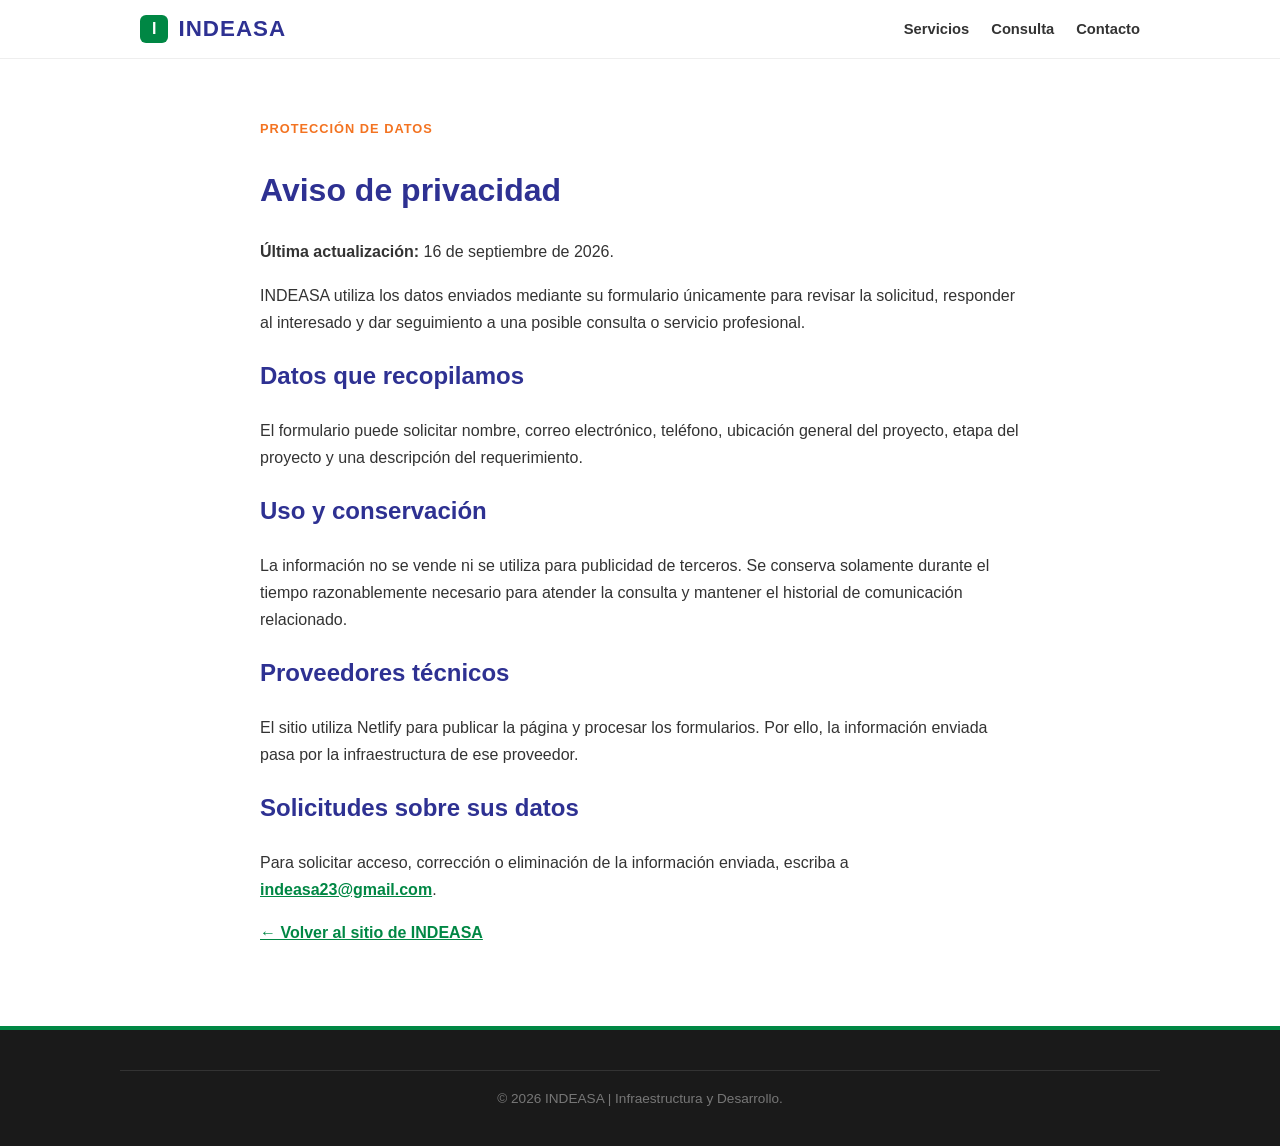
==== privacidad.html @ 8dd29649 "Improve: clarify navigation and add privacy notice" ====
<!DOCTYPE html>
<html lang="es">
<head>
    <meta charset="UTF-8">
    <meta name="viewport" content="width=device-width, initial-scale=1.0">
    <title>Aviso de privacidad | INDEASA</title>
    <meta name="description" content="Información sobre el tratamiento de datos enviados a través del formulario de INDEASA.">
    <link rel="canonical" href="https://indeasagt.com/privacidad.html">
    <link rel="stylesheet" href="css/variables.css">
    <link rel="stylesheet" href="css/style.css">
</head>
<body>
    <a class="skip-link" href="#contenido-principal">Saltar al contenido principal</a>
    <header class="main-header">
        <div class="container header-wrapper">
            <a class="logo-container" href="index.html" aria-label="INDEASA, inicio">
                <div class="logo-badge">I</div>
                <span class="logo-text">INDEASA</span>
            </a>
            <nav class="main-nav" aria-label="Navegación principal">
                <a href="index.html#servicios">Servicios</a>
                <a href="index.html#consulta-tecnica">Consulta</a>
                <a href="mailto:indeasa23@gmail.com">Contacto</a>
            </nav>
        </div>
    </header>

    <main id="contenido-principal" class="privacy-page">
        <span class="hero-tag">Protección de datos</span>
        <h1>Aviso de privacidad</h1>
        <p><strong>Última actualización:</strong> 16 de septiembre de 2026.</p>

        <p>INDEASA utiliza los datos enviados mediante su formulario únicamente para revisar la solicitud, responder al interesado y dar seguimiento a una posible consulta o servicio profesional.</p>

        <h2>Datos que recopilamos</h2>
        <p>El formulario puede solicitar nombre, correo electrónico, teléfono, ubicación general del proyecto, etapa del proyecto y una descripción del requerimiento.</p>

        <h2>Uso y conservación</h2>
        <p>La información no se vende ni se utiliza para publicidad de terceros. Se conserva solamente durante el tiempo razonablemente necesario para atender la consulta y mantener el historial de comunicación relacionado.</p>

        <h2>Proveedores técnicos</h2>
        <p>El sitio utiliza Netlify para publicar la página y procesar los formularios. Por ello, la información enviada pasa por la infraestructura de ese proveedor.</p>

        <h2>Solicitudes sobre sus datos</h2>
        <p>Para solicitar acceso, corrección o eliminación de la información enviada, escriba a <a href="mailto:indeasa23@gmail.com">indeasa23@gmail.com</a>.</p>

        <p><a href="index.html">← Volver al sitio de INDEASA</a></p>
    </main>

    <footer class="main-footer">
        <div class="container footer-bottom">© 2026 INDEASA | Infraestructura y Desarrollo.</div>
    </footer>
</body>
</html>
---- css/variables.css ----
/* 
 * Design System: Proyecto Phoenix - INDEASA
 * Variables globales de identidad visual
 */

:root {
  /* Paleta corporativa INDEASA */
  --color-primary-green: #008744;    /* Logo y elementos ambientales */
  --color-secondary-orange: #f37321; /* Acentos y énfasis */
  --color-brand-blue: #2e3192;       /* Tipografía corporativa principal */
  
  /* Colores de soporte */
  --color-bg-white: #ffffff;
  --color-text-dark: #333333;

  /* Tipografía */
  --font-main: 'Segoe UI', Roboto, Helvetica, Arial, sans-serif;
}
---- css/style.css ----
/* ==========================================================================
   Estilos Generales y Layout
   ========================================================================== */
body {
  background-color: var(--color-bg-white);
  color: var(--color-text-dark);
  font-family: var(--font-main);
  margin: 0;
  padding: 0;
}

html {
  scroll-behavior: smooth;
}

.skip-link {
  position: absolute;
  left: 16px;
  top: -60px;
  z-index: 100;
  background: var(--color-brand-blue);
  color: white;
  padding: 10px 14px;
  border-radius: 6px;
}

.skip-link:focus {
  top: 10px;
}

.container {
  max-width: 1000px;
  margin: 0 auto;
  padding: 0 20px;
}

/* ==========================================================================
   Componente: Header (Navegación)
   ========================================================================== */
.main-header {
  background-color: var(--color-bg-white);
  border-bottom: 1px solid #eee;
  padding: 15px 0;
}

.header-wrapper {
  display: flex;
  justify-content: space-between;
  align-items: center;
}

.logo-container {
  display: flex;
  align-items: center;
  gap: 10px;
  text-decoration: none;
}

.logo-badge {
  background-color: var(--color-primary-green);
  color: white;
  font-weight: bold;
  padding: 5px 12px;
  border-radius: 6px;
}

.logo-text {
  font-weight: 800;
  color: var(--color-brand-blue);
  font-size: 1.4rem;
  letter-spacing: 1px;
}

.main-nav {
  display: flex;
  align-items: center;
  gap: 22px;
}

.main-nav a {
  color: var(--color-text-dark);
  font-size: 0.92rem;
  font-weight: 650;
  text-decoration: none;
}

.main-nav a:hover,
.main-nav a:focus-visible {
  color: var(--color-primary-green);
}

/* ==========================================================================
   Componente: Hero (Contenido de Introducción)
   ========================================================================== */
.hero-section {
  margin-top: 40px;
  margin-bottom: 60px;
}

.hero-tag {
  color: var(--color-secondary-orange);
  font-weight: bold;
  font-size: 0.8rem;
  text-transform: uppercase;
  letter-spacing: 1px;
}

.hero-title {
  color: var(--color-brand-blue);
  margin-top: 5px;
  border-bottom: 3px solid var(--color-primary-green);
  padding-bottom: 5px;
  display: inline-block;
  max-width: 760px;
  font-size: clamp(2rem, 5vw, 3.7rem);
  line-height: 1.08;
}

.hero-text {
  font-size: 1.1rem;
  line-height: 1.6;
  color: #555;
  max-width: 700px;
  margin-bottom: 30px;
}

.hero-actions {
  display: flex;
  align-items: center;
  flex-wrap: wrap;
  gap: 18px;
}

.btn-text {
  color: var(--color-brand-blue);
  font-weight: 700;
  text-decoration: none;
  border-bottom: 2px solid var(--color-secondary-orange);
  padding-bottom: 3px;
}

.trust-strip {
  display: flex;
  flex-wrap: wrap;
  gap: 10px;
  margin: 34px 0 10px;
}

.trust-strip span {
  background: #f5f7fb;
  border: 1px solid #e2e8f0;
  color: #475569;
  border-radius: 999px;
  padding: 8px 13px;
  font-size: 0.86rem;
  font-weight: 650;
}

a:focus-visible,
button:focus-visible,
input:focus-visible,
select:focus-visible,
textarea:focus-visible {
  outline: 3px solid rgba(243, 115, 33, 0.45);
  outline-offset: 3px;
}

#servicios,
#proyecto,
#consulta-tecnica {
  scroll-margin-top: 90px;
}

/* ==========================================================================
   Componente: Botones
   ========================================================================== */
.btn-primary {
  background-color: var(--color-primary-green);
  color: white;
  padding: 12px 24px;
  border: none;
  border-radius: 6px;
  cursor: pointer;
  font-weight: bold;
  text-decoration: none;
  display: inline-block;
  transition: background-color 0.3s ease;
}

.btn-primary:hover {
  background-color: var(--color-brand-blue);
}

.btn-primary:disabled {
  cursor: wait;
  opacity: 0.7;
}

.form-honeypot {
  position: absolute;
  left: -10000px;
  width: 1px;
  height: 1px;
  overflow: hidden;
}

.form-consent {
  display: flex;
  align-items: flex-start;
  gap: 10px;
  margin: 10px 0 18px;
  color: #555;
  font-size: 0.9rem;
  line-height: 1.45;
}

.form-consent input {
  margin-top: 3px;
}

.form-status {
  min-height: 1.4em;
  color: #b42318;
  font-weight: 600;
}

.btn-secondary {
  background-color: var(--color-secondary-orange);
  color: white;
  padding: 12px 24px;
  border: none;
  border-radius: 6px;
  cursor: pointer;
  font-weight: bold;
  text-decoration: none;
  display: inline-block;
  transition: opacity 0.3s ease;
}

.btn-secondary:hover {
  opacity: 0.9;
}

/* ==========================================================================
   Componente: Tarjetas de Servicios (Grid)
   ========================================================================== */
.section-title {
  color: var(--color-brand-blue);
  margin-top: 50px;
  border-bottom: 2px solid #eee;
  padding-bottom: 10px;
}

.service-grid {
  display: grid;
  grid-template-columns: repeat(auto-fit, minmax(250px, 1fr));
  gap: 20px;
  padding: 20px 0;
}

.service-card {
  border: 1px solid #ddd;
  border-radius: 8px;
  padding: 20px;
  transition: transform 0.3s ease, box-shadow 0.3s ease;
  background-color: var(--color-bg-white);
}

.service-card:hover {
  transform: translateY(-5px);
  box-shadow: 0 4px 15px rgba(0, 0, 0, 0.1);
}

.service-card h3 {
  color: var(--color-primary-green);
  margin-top: 0;
}

/* ==========================================================================
   Componente: Sección Proyecto Destacado (Hidroeléctrica)
   ========================================================================== */
.featured-project-section {
  background-color: var(--color-brand-blue);
  color: white;
  padding: 60px 0;
  border-radius: 12px;
  margin-top: 50px;
  margin-bottom: 50px;
  box-shadow: 0 10px 30px rgba(46, 49, 146, 0.15);
}

.project-layout {
  display: flex;
  flex-direction: column;
  gap: 30px;
}

@media (min-width: 768px) {
  .project-layout {
    flex-direction: row;
    align-items: center;
  }
}

.project-info {
  flex: 1.2;
}

.project-specs {
  flex: 0.8;
  background-color: rgba(255, 255, 255, 0.05);
  padding: 25px;
  border-radius: 8px;
  border: 1px solid rgba(255, 255, 255, 0.1);
  display: flex;
  flex-direction: column;
  gap: 20px;
}

.project-tag {
  color: var(--color-secondary-orange);
  font-weight: bold;
  font-size: 0.8rem;
  text-transform: uppercase;
  letter-spacing: 1.5px;
}

.project-title {
  color: white;
  font-size: 2rem;
  margin-top: 5px;
  margin-bottom: 15px;
}

.project-description {
  color: #e2e8f0;
  font-size: 1.05rem;
  line-height: 1.6;
  margin-bottom: 25px;
}

.spec-item {
  border-bottom: 1px solid rgba(255, 255, 255, 0.1);
  padding-bottom: 12px;
}

.spec-item:last-child {
  border-bottom: none;
  padding-bottom: 0;
}

.spec-label {
  display: block;
  font-size: 0.8rem;
  color: #94a3b8;
  text-transform: uppercase;
  letter-spacing: 0.5px;
}

.spec-value {
  font-size: 1.1rem;
  font-weight: bold;
  color: white;
  margin-top: 2px;
  display: block;
}

/* ==========================================================================
   Componente: Sección de Triaje Técnico (Wizard Interactivo)
   ========================================================================== */
.contact-section {
  margin-top: 50px;
  margin-bottom: 80px;
}

.contact-subtitle {
  color: #666;
  font-size: 1.05rem;
  line-height: 1.5;
  margin-top: 10px;
  margin-bottom: 40px;
  max-width: 700px;
}

.contact-layout {
  display: flex;
  flex-direction: column;
  gap: 40px;
}

@media (min-width: 768px) {
  .contact-layout {
    flex-direction: row;
    align-items: flex-start;
  }
}

/* Tarjeta Contenedora del Wizard */
.wizard-card {
  flex: 1.3;
  background-color: var(--color-bg-white);
  padding: 30px;
  border-radius: 12px;
  border: 1px solid #e2e8f0;
  box-shadow: 0 4px 6px -1px rgba(0, 0, 0, 0.05);
}

.wizard-step {
  display: none;
}

.wizard-step.active {
  display: block;
}

/* Encabezado y Barra de Progreso */
.wizard-header {
  margin-bottom: 25px;
}

.wizard-step-indicator {
  display: flex;
  justify-content: space-between;
  font-size: 0.75rem;
  color: #64748b;
  font-family: monospace;
  font-weight: bold;
  margin-bottom: 8px;
}

.wizard-progress-bar {
  width: 100%;
  height: 6px;
  background-color: #e2e8f0;
  border-radius: 9999px;
  overflow: hidden;
}

.progress-fill {
  height: 100%;
  width: 33.33%;
  background-color: var(--color-primary-green);
  transition: width 0.3s ease;
}

.wizard-heading {
  color: var(--color-brand-blue);
  font-size: 1.3rem;
  margin-top: 0;
  margin-bottom: 5px;
}

.wizard-subheading {
  color: #64748b;
  font-size: 0.9rem;
  margin-bottom: 20px;
}

/* Tarjetas de Selección de Categoría (Paso 1) */
.wizard-grid {
  display: grid;
  grid-template-columns: repeat(auto-fit, minmax(200px, 1fr));
  gap: 15px;
  margin-top: 15px;
}

.category-card {
  background-color: #f8fafc;
  border: 1px solid #cbd5e1;
  border-radius: 8px;
  padding: 18px;
  text-align: left;
  cursor: pointer;
  transition: all 0.2s ease;
}

.category-card:hover {
  background-color: white;
  border-color: var(--color-primary-green);
  transform: translateY(-2px);
  box-shadow: 0 4px 12px rgba(0, 135, 68, 0.1);
}

.category-card h4 {
  color: var(--color-brand-blue);
  margin: 10px 0 5px 0;
  font-size: 1rem;
}

.category-card p {
  color: #64748b;
  font-size: 0.8rem;
  line-height: 1.4;
  margin: 0;
}

.category-icon {
  font-size: 1.8rem;
}

/* Campos de Formulario (Pasos 2 y 3) */
.form-group {
  margin-bottom: 20px;
}

.form-label {
  display: block;
  font-size: 0.85rem;
  font-weight: 600;
  color: var(--color-text-dark);
  margin-bottom: 8px;
  text-transform: uppercase;
  letter-spacing: 0.5px;
}

.form-input,
.form-select,
.form-textarea {
  width: 100%;
  padding: 12px 16px;
  border: 1px solid #cbd5e1;
  border-radius: 6px;
  font-family: var(--font-main);
  font-size: 0.95rem;
  color: var(--color-text-dark);
  background-color: #f8fafc;
  transition: border-color 0.2s ease, box-shadow 0.2s ease;
  box-sizing: border-box;
}

.form-input:focus,
.form-select:focus,
.form-textarea:focus {
  outline: none;
  border-color: var(--color-primary-green);
  box-shadow: 0 0 0 3px rgba(0, 135, 68, 0.1);
  background-color: white;
}

.form-grid {
  display: grid;
  grid-template-columns: 1fr;
  gap: 20px;
}

@media (min-width: 640px) {
  .form-grid {
    grid-template-columns: 1fr 1fr;
  }
}

/* Cuadro de Diagnóstico Dinámico (Paso 3) */
.diagnostic-box {
  background-color: #f0fdf4;
  border: 1px solid #bbf7d0;
  border-radius: 8px;
  padding: 15px;
  font-size: 0.9rem;
  color: #166534;
  margin-bottom: 20px;
}

/* Botones de Navegación del Wizard */
.wizard-actions {
  display: flex;
  justify-content: space-between;
  align-items: center;
  margin-top: 25px;
  padding-top: 15px;
  border-top: 1px solid #e2e8f0;
}

.success-icon {
  font-size: 3.5rem;
  color: var(--color-primary-green);
  margin-bottom: 15px;
}

.text-center {
  text-align: center;
}

/* Tarjeta de Información Directa (Derecha) */
.contact-info-card {
  flex: 0.7;
  background-color: #f8fafc;
  border: 1px solid #e2e8f0;
  border-radius: 12px;
  padding: 30px;
  box-sizing: border-box;
}

.info-card-title {
  color: var(--color-brand-blue);
  font-size: 1.3rem;
  margin-top: 0;
  margin-bottom: 15px;
}

.info-card-text {
  color: #64748b;
  line-height: 1.6;
  margin-bottom: 25px;
}

.info-details {
  display: flex;
  flex-direction: column;
  gap: 20px;
}

.info-item {
  display: flex;
  align-items: flex-start;
  gap: 12px;
  font-size: 0.95rem;
  line-height: 1.5;
}

.info-icon {
  font-size: 1.2rem;
}

.info-link {
  color: var(--color-secondary-orange);
  text-decoration: none;
  font-weight: bold;
}

.info-link:hover {
  text-decoration: underline;
}

/* ==========================================================================
   Componente: Footer
   ========================================================================== */
.main-footer {
  background-color: #1a1a1a;
  color: #ccc;
  padding: 40px 0;
  font-size: 0.85rem;
  border-top: 4px solid var(--color-primary-green);
}

.footer-wrapper {
  display: flex;
  flex-direction: column;
  gap: 20px;
}

.footer-grid {
  display: flex;
  justify-content: space-between;
  flex-wrap: wrap;
  gap: 20px;
}

.footer-col h4 {
  color: white;
  margin-bottom: 10px;
  font-size: 1rem;
}

.footer-col p {
  max-width: 300px;
  margin: 0 0 10px 0;
}

.footer-link {
  color: var(--color-secondary-orange);
  text-decoration: none;
}

.footer-bottom {
  border-top: 1px solid #333;
  padding-top: 20px;
  text-align: center;
  color: #777;
}

.privacy-page {
  max-width: 760px;
  margin: 55px auto 80px;
  padding: 0 20px;
  line-height: 1.7;
}

.privacy-page h1,
.privacy-page h2 {
  color: var(--color-brand-blue);
}

.privacy-page a {
  color: var(--color-primary-green);
  font-weight: 650;
}

@media (max-width: 720px) {
  .header-wrapper {
    align-items: flex-start;
    flex-direction: column;
    gap: 14px;
  }

  .main-nav {
    width: 100%;
    gap: 12px 18px;
    flex-wrap: wrap;
  }

  .hero-section {
    margin-top: 28px;
  }
}
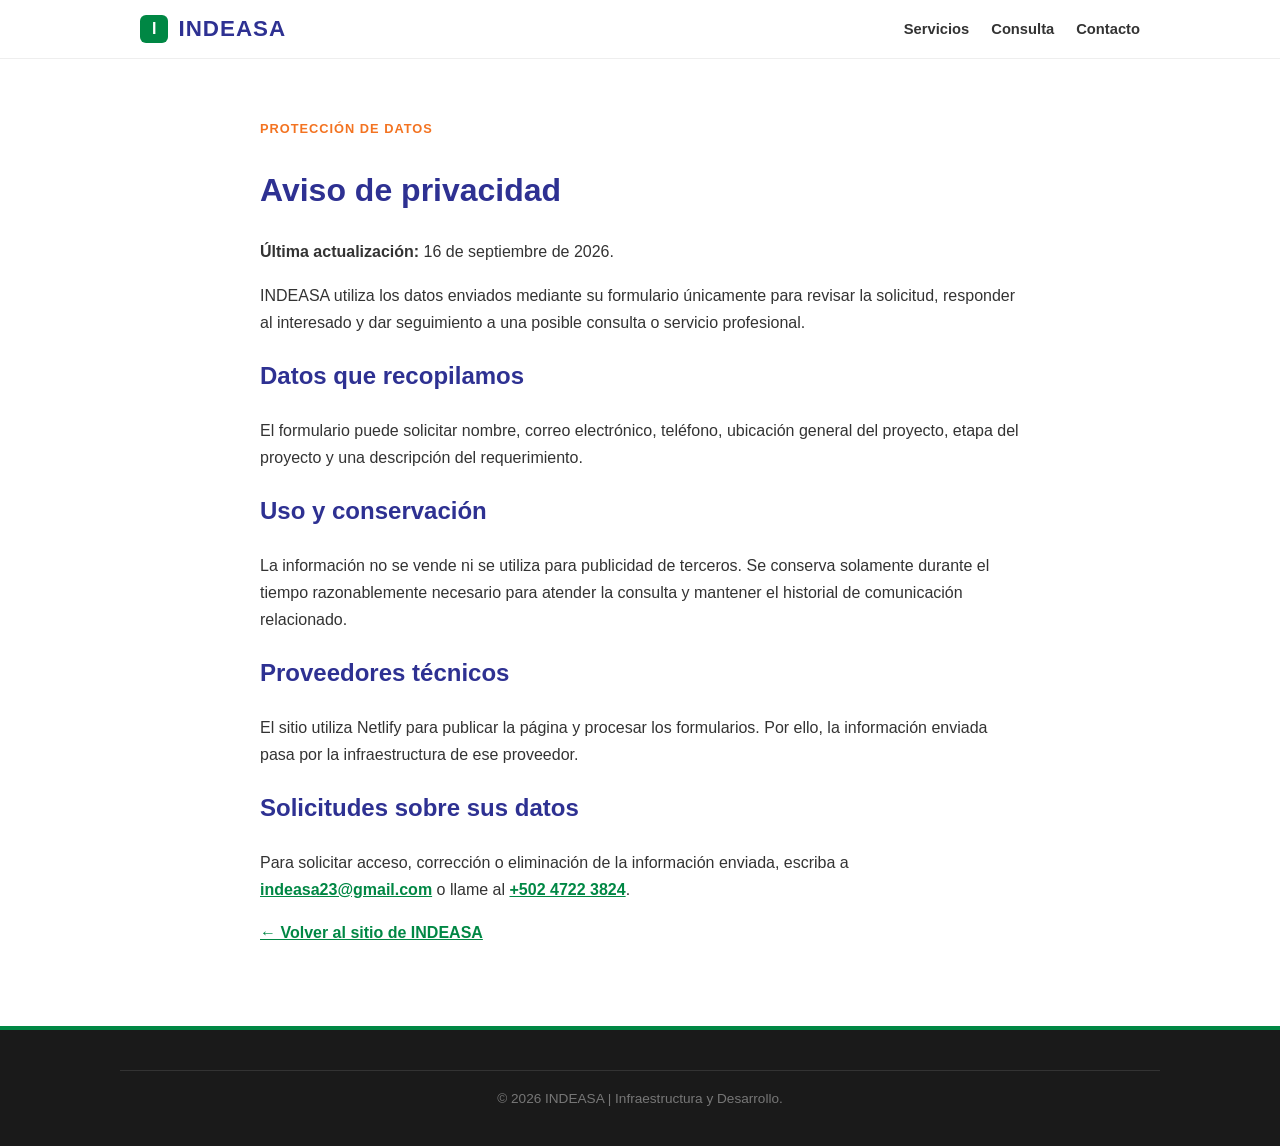
==== commit eb2babfb: "Add official phone to privacy contact options" ====
--- a/privacidad.html
+++ b/privacidad.html
@@ -42,7 +42,7 @@
         <p>El sitio utiliza Netlify para publicar la página y procesar los formularios. Por ello, la información enviada pasa por la infraestructura de ese proveedor.</p>
 
         <h2>Solicitudes sobre sus datos</h2>
-        <p>Para solicitar acceso, corrección o eliminación de la información enviada, escriba a <a href="mailto:indeasa23@gmail.com">indeasa23@gmail.com</a>.</p>
+        <p>Para solicitar acceso, corrección o eliminación de la información enviada, escriba a <a href="mailto:indeasa23@gmail.com">indeasa23@gmail.com</a> o llame al <a href="tel:+50247223824">+502 4722 3824</a>.</p>
 
         <p><a href="index.html">← Volver al sitio de INDEASA</a></p>
     </main>
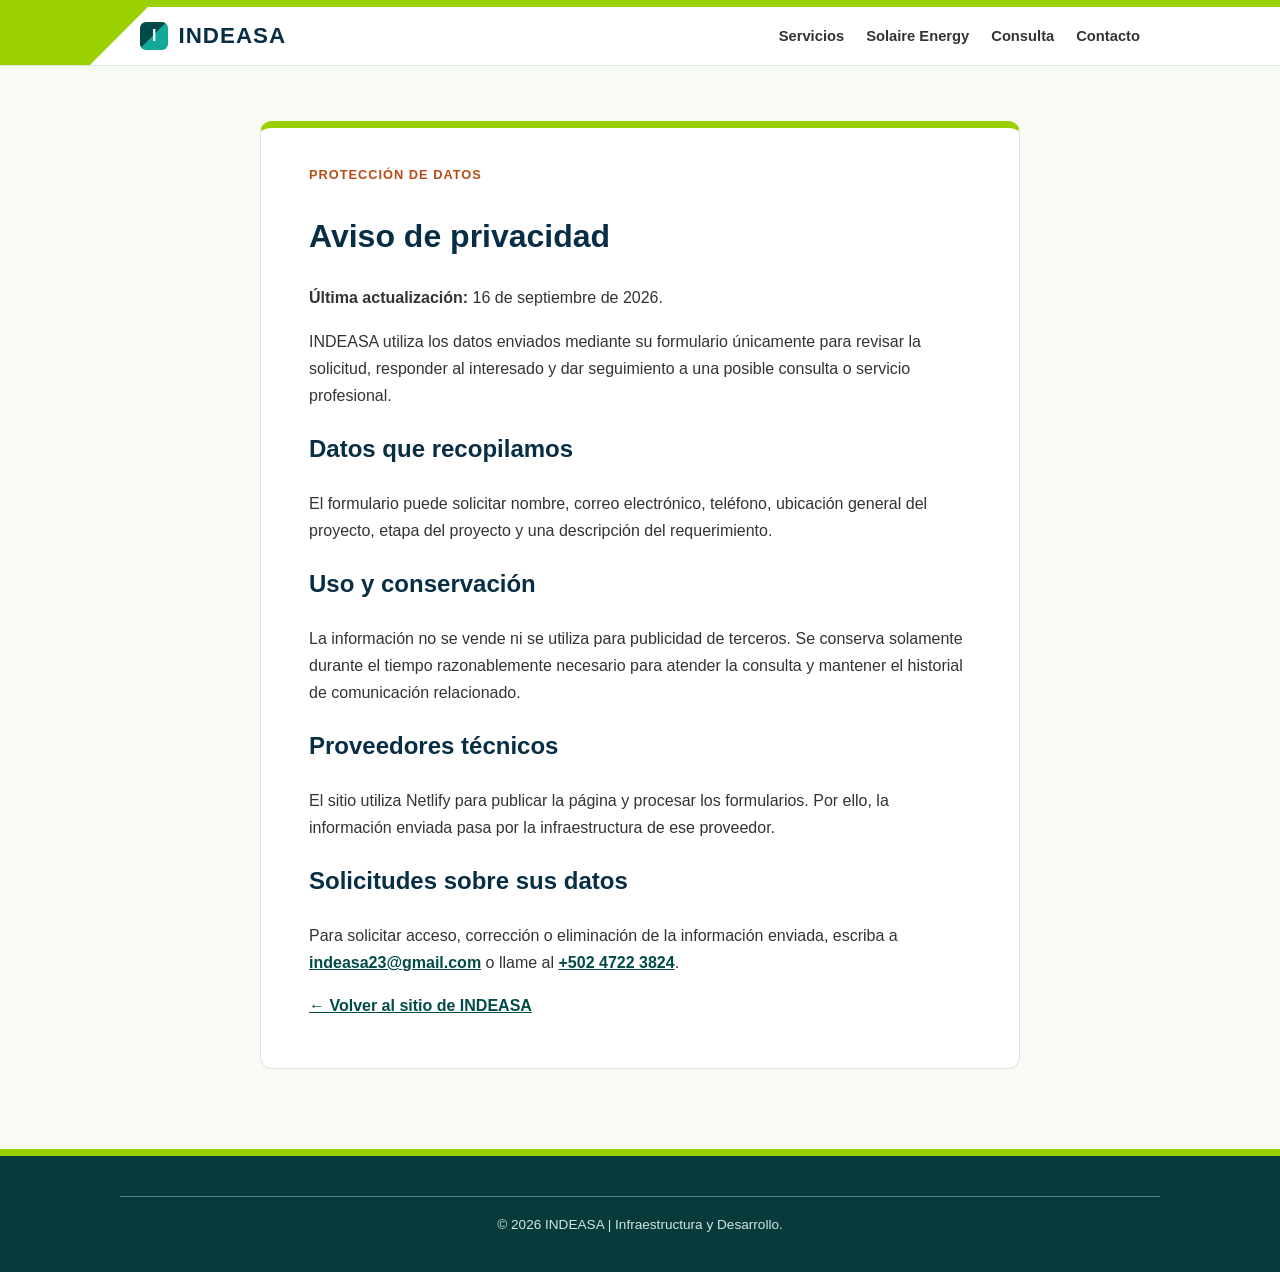
==== commit 39285c88: "Apply document cover identity across INDEASA site" ====
--- a/privacidad.html
+++ b/privacidad.html
@@ -19,6 +19,7 @@
             </a>
             <nav class="main-nav" aria-label="Navegación principal">
                 <a href="index.html#servicios">Servicios</a>
+                <a href="index.html#solaire-energy">Solaire Energy</a>
                 <a href="index.html#consulta-tecnica">Consulta</a>
                 <a href="mailto:indeasa23@gmail.com">Contacto</a>
             </nav>
--- a/css/variables.css
+++ b/css/variables.css
@@ -5,9 +5,11 @@
 
 :root {
   /* Paleta corporativa INDEASA */
-  --color-primary-green: #008744;    /* Logo y elementos ambientales */
-  --color-secondary-orange: #f37321; /* Acentos y énfasis */
-  --color-brand-blue: #2e3192;       /* Tipografía corporativa principal */
+  --color-primary-green: #004b47;    /* Verde profundo de la portada */
+  --color-secondary-orange: #b54d18; /* Naranja legible sobre fondos claros */
+  --color-brand-blue: #082e46;       /* Azul oscuro del encabezado */
+  --color-lime: #9ad000;
+  --color-turquoise: #12a89a;
   
   /* Colores de soporte */
   --color-bg-white: #ffffff;
@@ -15,4 +17,4 @@
 
   /* Tipografía */
   --font-main: 'Segoe UI', Roboto, Helvetica, Arial, sans-serif;
-}+}
--- a/css/style.css
+++ b/css/style.css
@@ -166,9 +166,83 @@
 }
 
 #servicios,
+#solaire-energy,
 #proyecto,
 #consulta-tecnica {
   scroll-margin-top: 90px;
+}
+
+/* Encabezado de Solaire Energy inspirado en la portada de documentos de INDEASA. */
+.solaire-section {
+  margin: 48px 0 60px;
+  border: 1px solid #dce5e2;
+  border-radius: 12px;
+  overflow: hidden;
+}
+
+.solaire-cover {
+  position: relative;
+  isolation: isolate;
+  background: linear-gradient(142deg, #9ad000 0 38%, #fff 38.1%);
+  min-height: 225px;
+  padding: 50px clamp(24px, 9vw, 90px) 32px;
+  box-sizing: border-box;
+}
+
+.solaire-stripes {
+  position: absolute;
+  z-index: -1;
+  top: 0;
+  left: 0;
+  width: 170px;
+  height: 170px;
+  background: linear-gradient(133deg, transparent 0 24%, #004b47 24% 32%, #12a89a 32% 53%, transparent 53%);
+}
+
+.solaire-content { position: relative; }
+
+.solaire-eyebrow {
+  display: block;
+  color: #063b37;
+  font-size: .82rem;
+  font-weight: 700;
+  margin-bottom: 12px;
+}
+
+.solaire-title {
+  color: #082e46;
+  font-size: clamp(1.75rem, 4.5vw, 3.25rem);
+  line-height: 1.15;
+  margin: 0 0 8px;
+}
+
+.solaire-dash { color: #287b36; }
+.solaire-name { color: #b54d18; }
+
+.solaire-content p {
+  color: #14251f;
+  font-size: clamp(1rem, 2.1vw, 1.25rem);
+  font-weight: 700;
+  margin: 0;
+}
+
+.solaire-intro {
+  background: #fff;
+  padding: 24px clamp(24px, 5vw, 48px) 30px;
+}
+
+.solaire-intro p {
+  max-width: 740px;
+  line-height: 1.6;
+  margin: 0 0 18px;
+}
+
+@media (max-width: 560px) {
+  .solaire-cover {
+    background: linear-gradient(145deg, #9ad000 0 52%, #fff 52.1%);
+    padding-top: 72px;
+  }
+  .solaire-stripes { width: 110px; height: 110px; }
 }
 
 /* ==========================================================================
@@ -712,3 +786,112 @@
     margin-top: 28px;
   }
 }
+
+/* Identidad de la portada INDEASA - Solaire Energy aplicada a todo el sitio. */
+body { background: #f8fbf4; }
+
+.main-header {
+  background: linear-gradient(135deg, var(--color-lime) 0 11%, #fff 11.1%);
+  border-top: 7px solid var(--color-lime);
+  border-bottom-color: #dce5e2;
+}
+
+.logo-badge {
+  background: linear-gradient(135deg, var(--color-primary-green) 0 48%, var(--color-turquoise) 48%);
+}
+
+#inicio {
+  position: relative;
+  overflow: hidden;
+  padding: 48px clamp(22px, 6vw, 60px) 34px;
+  background: linear-gradient(145deg, #fff 0 78%, var(--color-lime) 78.1%);
+  border: 1px solid #dce5e2;
+  border-radius: 12px;
+}
+
+#inicio::before {
+  content: "";
+  position: absolute;
+  top: 0;
+  left: 0;
+  width: 175px;
+  height: 16px;
+  background: linear-gradient(110deg, var(--color-primary-green) 0 40%, var(--color-turquoise) 40% 78%, var(--color-lime) 78%);
+  transform: skewX(-35deg);
+  transform-origin: left top;
+}
+
+.hero-title { border-bottom-color: var(--color-lime); }
+.section-title { border-bottom: 3px solid var(--color-lime); }
+
+.trust-strip span {
+  background: #edf5e9;
+  border-color: #cbded0;
+  color: var(--color-primary-green);
+}
+
+a:focus-visible, button:focus-visible, input:focus-visible,
+select:focus-visible, textarea:focus-visible {
+  outline: 3px solid var(--color-secondary-orange);
+}
+
+.solaire-cover {
+  background: linear-gradient(142deg, var(--color-lime) 0 38%, #fff 38.1%);
+}
+.solaire-stripes {
+  background: linear-gradient(133deg, transparent 0 24%, var(--color-primary-green) 24% 32%, var(--color-turquoise) 32% 53%, transparent 53%);
+}
+.solaire-name { color: var(--color-secondary-orange); }
+
+.service-card {
+  border-color: #dce5e2;
+  border-top: 5px solid var(--color-lime);
+}
+
+.featured-project-section {
+  background: linear-gradient(145deg, var(--color-primary-green) 0 77%, #086860 77.1%);
+  box-shadow: 0 10px 30px rgba(0, 75, 71, 0.16);
+}
+.project-tag { color: #e0f390; }
+.spec-label { color: #d2ebe5; }
+
+.wizard-card {
+  border-color: #cbded0;
+  border-top: 6px solid var(--color-lime);
+}
+.progress-fill { background: var(--color-turquoise); }
+.category-card { background: #f5faef; border-color: #cbded0; }
+
+.contact-info-card {
+  background: #f0f7e8;
+  border-color: #cbded0;
+  border-top: 6px solid var(--color-turquoise);
+}
+
+.main-footer {
+  background: #073b3b;
+  color: #e3f0ed;
+  border-top: 7px solid var(--color-lime);
+}
+.footer-link { color: #f7b487; }
+.footer-bottom { border-top-color: #5d817c; color: #d2e6e1; }
+
+.privacy-page {
+  padding: 32px clamp(20px, 5vw, 48px);
+  background: #fff;
+  border: 1px solid #dce5e2;
+  border-top: 7px solid var(--color-lime);
+  border-radius: 12px;
+  box-sizing: border-box;
+}
+
+@media (max-width: 720px) {
+  #inicio { padding-top: 46px; background: #fff; }
+  .main-header { background: #fff; }
+}
+
+@media (max-width: 560px) {
+  .solaire-cover {
+    background: linear-gradient(145deg, var(--color-lime) 0 52%, #fff 52.1%);
+  }
+}
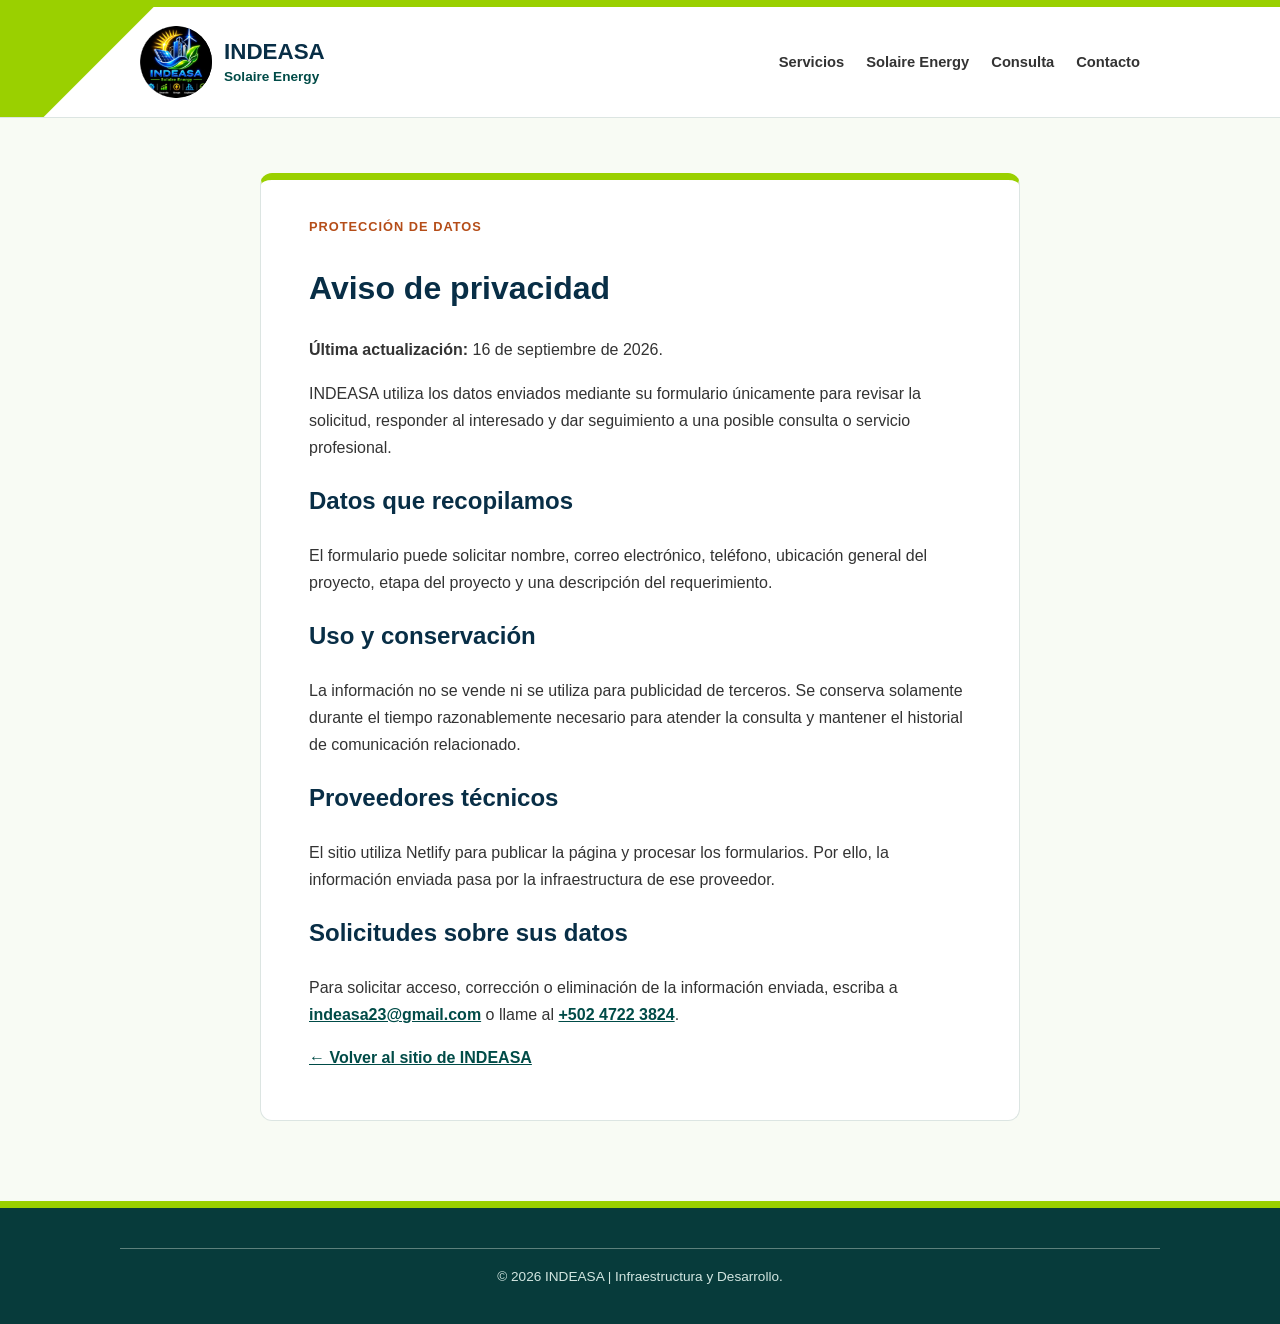
==== commit 50fe384f: "Use the original INDEASA logo in site headers" ====
--- a/privacidad.html
+++ b/privacidad.html
@@ -13,9 +13,14 @@
     <a class="skip-link" href="#contenido-principal">Saltar al contenido principal</a>
     <header class="main-header">
         <div class="container header-wrapper">
-            <a class="logo-container" href="index.html" aria-label="INDEASA, inicio">
-                <div class="logo-badge">I</div>
-                <span class="logo-text">INDEASA</span>
+            <a class="logo-container" href="index.html" aria-label="INDEASA – Solaire Energy, inicio">
+                <span class="site-logo-frame">
+                    <img class="site-logo" src="assets/indeasa-logo.png" alt="Logo de INDEASA – Solaire Energy" width="373" height="129" decoding="async">
+                </span>
+                <span class="logo-copy" aria-hidden="true">
+                    <strong class="logo-name">INDEASA</strong>
+                    <span class="logo-unit">Solaire Energy</span>
+                </span>
             </a>
             <nav class="main-nav" aria-label="Navegación principal">
                 <a href="index.html#servicios">Servicios</a>
--- a/css/style.css
+++ b/css/style.css
@@ -47,29 +47,47 @@
   display: flex;
   justify-content: space-between;
   align-items: center;
+  gap: 24px;
 }
 
 .logo-container {
   display: flex;
   align-items: center;
-  gap: 10px;
+  gap: 12px;
+  flex-shrink: 0;
+  max-width: 100%;
+  min-height: 44px;
+  padding: 4px 0;
+  box-sizing: border-box;
+  background-color: var(--color-bg-white);
   text-decoration: none;
 }
 
-.logo-badge {
-  background-color: var(--color-primary-green);
-  color: white;
-  font-weight: bold;
-  padding: 5px 12px;
-  border-radius: 6px;
-}
-
-.logo-text {
-  font-weight: 800;
-  color: var(--color-brand-blue);
-  font-size: 1.4rem;
-  letter-spacing: 1px;
-}
+.site-logo-frame {
+  position: relative;
+  display: block;
+  width: 72px;
+  height: 72px;
+  flex-shrink: 0;
+  overflow: hidden;
+  border-radius: 50%;
+  background: #000;
+}
+
+/* La imagen original se conserva; esta ventana muestra el logo circular central. */
+.site-logo {
+  position: absolute;
+  display: block;
+  width: 310.833333%;
+  max-width: none;
+  height: auto;
+  left: -101.666667%;
+  top: -1.666667%;
+}
+
+.logo-copy { display: flex; flex-direction: column; gap: 4px; }
+.logo-name { color: var(--color-brand-blue); font-size: 1.4rem; line-height: 1.1; }
+.logo-unit { color: var(--color-primary-green); font-size: 0.85rem; font-weight: 650; }
 
 .main-nav {
   display: flex;
@@ -456,6 +474,81 @@
   max-width: 700px;
 }
 
+.client-guide-access {
+  display: flex;
+  align-items: center;
+  justify-content: space-between;
+  flex-wrap: wrap;
+  gap: 18px 28px;
+  margin: -14px 0 30px;
+  padding: 22px 24px;
+  background: #f0f7e8;
+  border: 1px solid #cbded0;
+  border-left: 4px solid var(--color-lime);
+  border-radius: 8px;
+}
+
+.client-guide-copy {
+  flex: 1 1 400px;
+  min-width: 0;
+}
+
+.client-guide-label {
+  color: var(--color-secondary-orange);
+  font-size: 0.76rem;
+  font-weight: 700;
+}
+
+.client-guide-copy h3 {
+  color: var(--color-brand-blue);
+  margin: 7px 0 8px;
+  font-size: 1.1rem;
+  line-height: 1.4;
+}
+
+.client-guide-copy p {
+  color: #475c55;
+  margin: 0;
+  font-size: 0.9rem;
+  line-height: 1.6;
+}
+
+.client-guide-action {
+  display: flex;
+  flex-direction: column;
+  align-items: flex-start;
+  max-width: 100%;
+}
+
+.client-guide-link {
+  display: inline-flex;
+  align-items: center;
+  gap: 10px;
+  min-height: 44px;
+  color: var(--color-primary-green);
+  font-size: 0.9rem;
+  font-weight: 700;
+  text-underline-offset: 4px;
+  line-height: 1.5;
+}
+
+.client-guide-link:hover {
+  text-decoration-thickness: 2px;
+}
+
+.client-guide-action small {
+  color: #475c55;
+  font-size: 0.74rem;
+  line-height: 1.6;
+}
+
+@media (max-width: 560px) {
+  .client-guide-access {
+    padding: 19px 18px;
+    gap: 14px;
+  }
+}
+
 .contact-layout {
   display: flex;
   flex-direction: column;
@@ -796,10 +889,6 @@
   border-bottom-color: #dce5e2;
 }
 
-.logo-badge {
-  background: linear-gradient(135deg, var(--color-primary-green) 0 48%, var(--color-turquoise) 48%);
-}
-
 #inicio {
   position: relative;
   overflow: hidden;
@@ -895,3 +984,84 @@
     background: linear-gradient(145deg, var(--color-lime) 0 52%, #fff 52.1%);
   }
 }
+
+/* Ficha de una propuesta de estudios y permisos de Solaire Energy. */
+.technical-proposal {
+  display: grid;
+  grid-template-columns: minmax(0, 1fr);
+  gap: 30px;
+  padding: 32px clamp(20px, 4vw, 40px);
+  background: var(--color-bg-white);
+  border-top: 5px solid var(--color-lime);
+  scroll-margin-top: 90px;
+}
+
+.proposal-summary,
+.proposal-scope {
+  min-width: 0;
+  overflow-wrap: anywhere;
+}
+
+.proposal-eyebrow {
+  color: var(--color-primary-green);
+  font-size: 0.82rem;
+  font-weight: 700;
+}
+
+.proposal-title {
+  margin: 12px 0 16px;
+  color: var(--color-brand-blue);
+  font-size: clamp(1.45rem, 3.2vw, 2rem);
+  line-height: 1.2;
+}
+
+.proposal-description,
+.proposal-deliverables dd,
+.proposal-scope-note {
+  color: var(--color-text-dark);
+  line-height: 1.6;
+}
+
+.proposal-description { margin: 0 0 20px; }
+
+.proposal-status {
+  margin: 0 0 24px;
+  padding: 12px 16px;
+  background: #edf5e9;
+  border-left: 4px solid var(--color-primary-green);
+  color: var(--color-primary-green);
+  line-height: 1.5;
+}
+
+.proposal-link {
+  box-sizing: border-box;
+  max-width: 100%;
+  min-height: 44px;
+}
+
+.proposal-scope-title {
+  margin: 0 0 16px;
+  color: var(--color-brand-blue);
+  font-size: 1.15rem;
+}
+
+.proposal-deliverables { margin: 0; }
+.proposal-deliverables div { padding: 14px 0; border-bottom: 1px solid #dce5e2; }
+.proposal-deliverables div:first-child { padding-top: 0; }
+.proposal-deliverables dt { color: var(--color-primary-green); font-weight: 700; }
+.proposal-deliverables dd { margin: 5px 0 0; }
+.proposal-scope-note { margin: 18px 0 0; font-size: 0.9rem; }
+
+@media (min-width: 840px) {
+  .technical-proposal {
+    grid-template-columns: minmax(0, 1.1fr) minmax(0, 1fr);
+    gap: 40px;
+  }
+}
+
+@media (max-width: 560px) {
+  .site-logo-frame {
+    width: 64px;
+    height: 64px;
+  }
+}
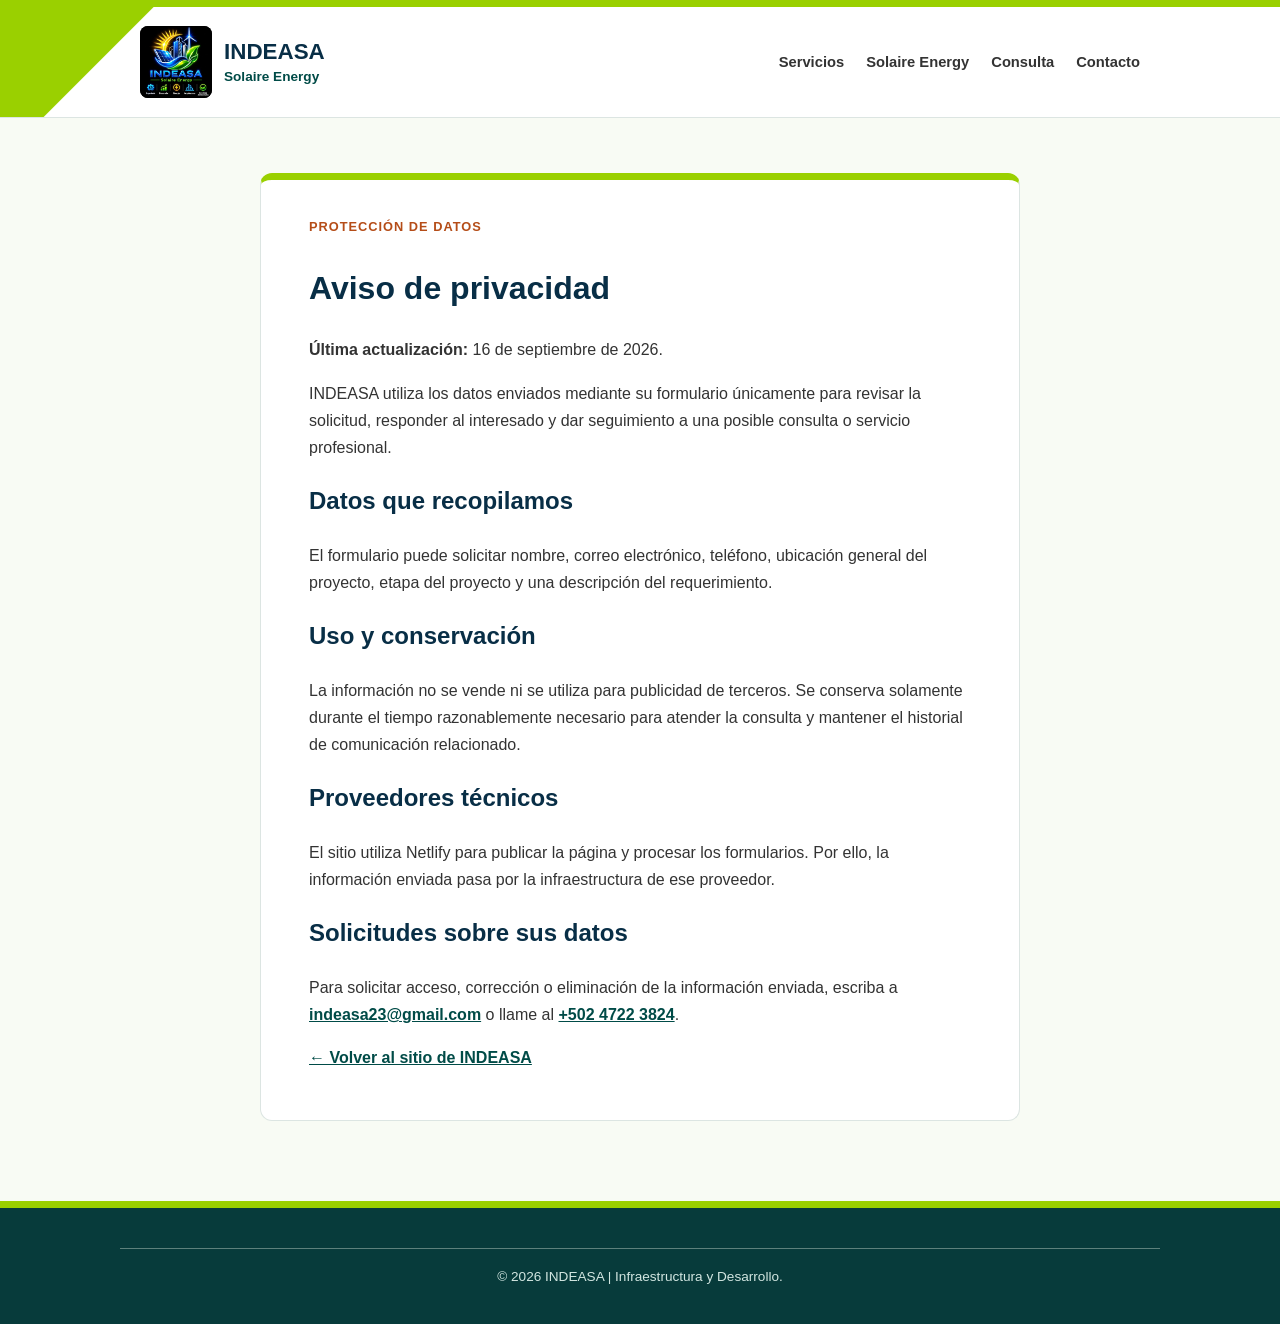
==== commit 96d59bf6: "Show the complete original INDEASA logo in site headers" ====
--- a/privacidad.html
+++ b/privacidad.html
@@ -15,7 +15,7 @@
         <div class="container header-wrapper">
             <a class="logo-container" href="index.html" aria-label="INDEASA – Solaire Energy, inicio">
                 <span class="site-logo-frame">
-                    <img class="site-logo" src="assets/indeasa-logo.png" alt="Logo de INDEASA – Solaire Energy" width="373" height="129" decoding="async">
+                    <img class="site-logo" src="assets/indeasa-logo-original.png" alt="Logo de INDEASA – Solaire Energy" width="550" height="548" decoding="async">
                 </span>
                 <span class="logo-copy" aria-hidden="true">
                     <strong class="logo-name">INDEASA</strong>
--- a/css/style.css
+++ b/css/style.css
@@ -70,19 +70,16 @@
   height: 72px;
   flex-shrink: 0;
   overflow: hidden;
-  border-radius: 50%;
+  border-radius: 8px;
   background: #000;
 }
 
-/* La imagen original se conserva; esta ventana muestra el logo circular central. */
+/* Mostrar la imagen completa, conservando sus proporciones. */
 .site-logo {
-  position: absolute;
   display: block;
-  width: 310.833333%;
-  max-width: none;
-  height: auto;
-  left: -101.666667%;
-  top: -1.666667%;
+  width: 100%;
+  height: 100%;
+  object-fit: contain;
 }
 
 .logo-copy { display: flex; flex-direction: column; gap: 4px; }
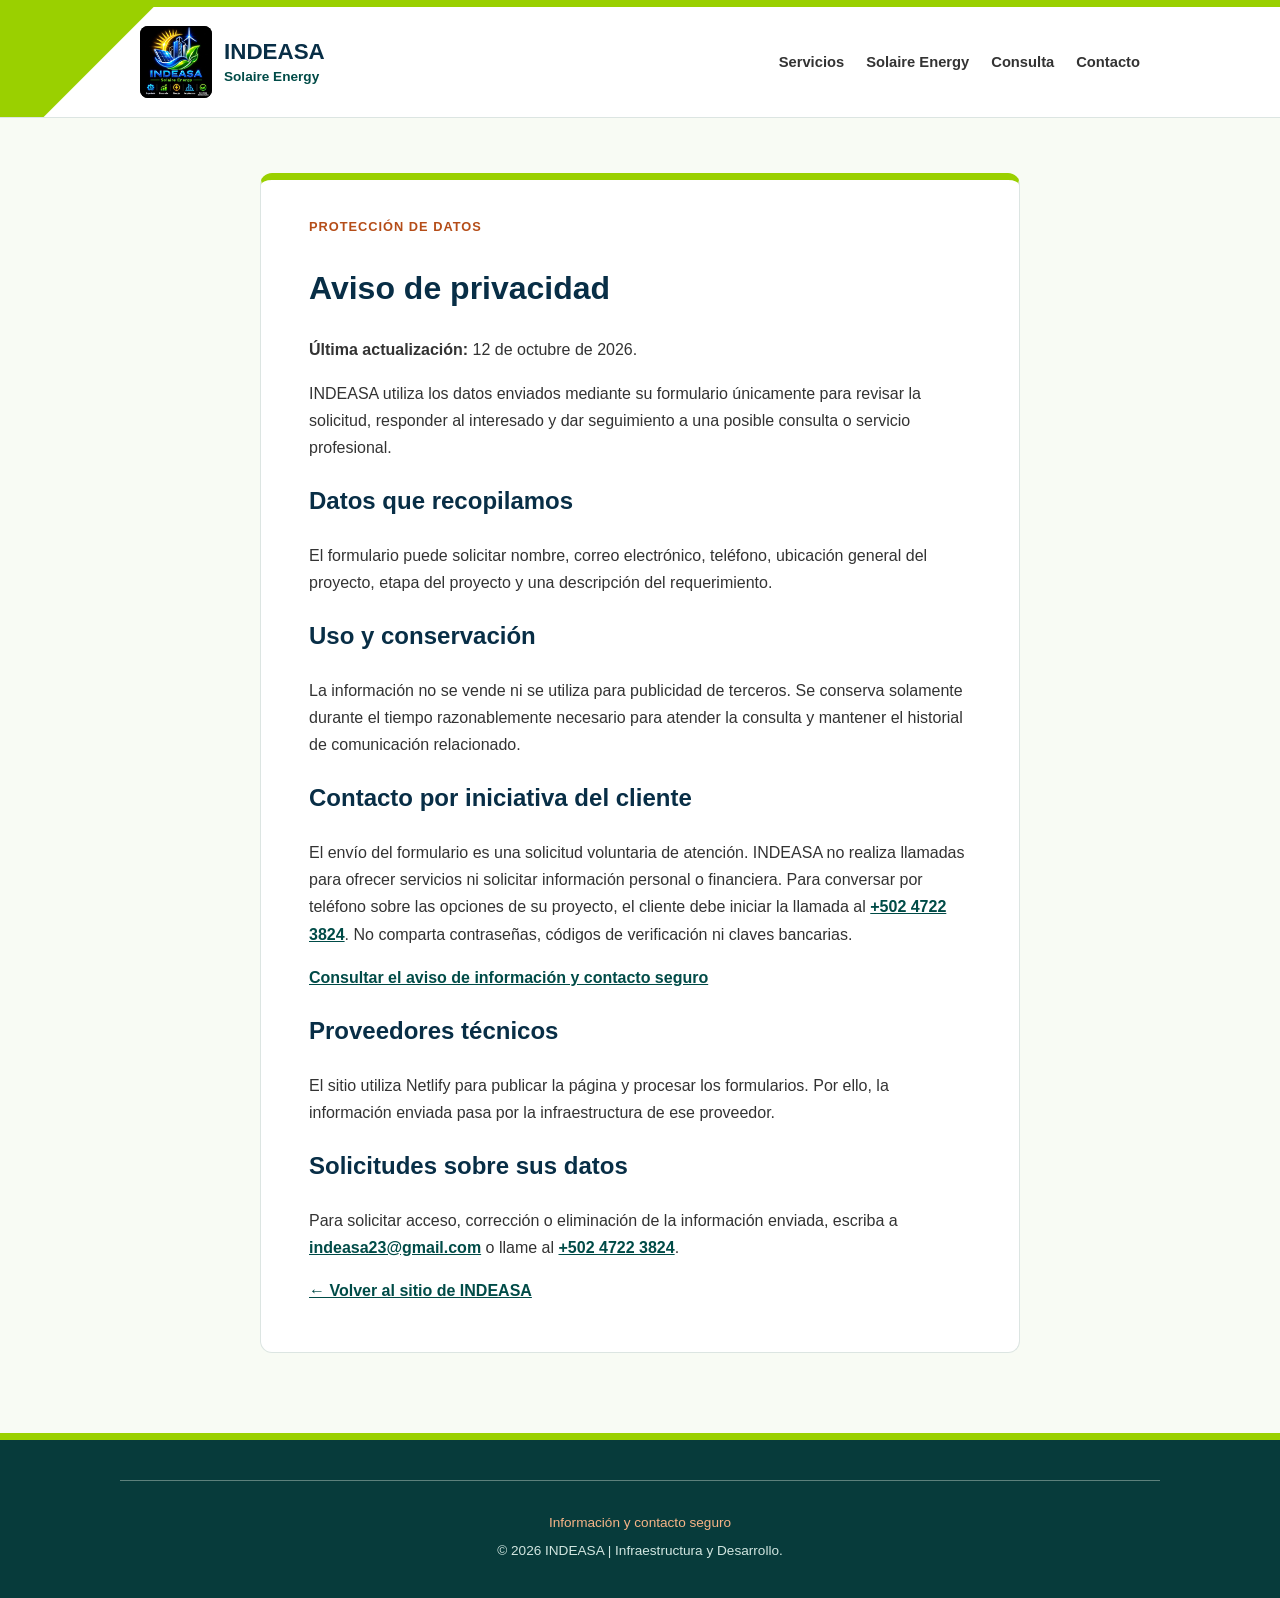
==== commit 8a9d9606: "Add informational notice and customer-initiated contact policy" ====
--- a/privacidad.html
+++ b/privacidad.html
@@ -34,7 +34,7 @@
     <main id="contenido-principal" class="privacy-page">
         <span class="hero-tag">Protección de datos</span>
         <h1>Aviso de privacidad</h1>
-        <p><strong>Última actualización:</strong> 16 de septiembre de 2026.</p>
+        <p><strong>Última actualización:</strong> 12 de octubre de 2026.</p>
 
         <p>INDEASA utiliza los datos enviados mediante su formulario únicamente para revisar la solicitud, responder al interesado y dar seguimiento a una posible consulta o servicio profesional.</p>
 
@@ -43,6 +43,10 @@
 
         <h2>Uso y conservación</h2>
         <p>La información no se vende ni se utiliza para publicidad de terceros. Se conserva solamente durante el tiempo razonablemente necesario para atender la consulta y mantener el historial de comunicación relacionado.</p>
+
+        <h2>Contacto por iniciativa del cliente</h2>
+        <p>El envío del formulario es una solicitud voluntaria de atención. INDEASA no realiza llamadas para ofrecer servicios ni solicitar información personal o financiera. Para conversar por teléfono sobre las opciones de su proyecto, el cliente debe iniciar la llamada al <a href="tel:+50247223824">+502 4722 3824</a>. No comparta contraseñas, códigos de verificación ni claves bancarias.</p>
+        <p><a href="index.html#contacto-seguro">Consultar el aviso de información y contacto seguro</a></p>
 
         <h2>Proveedores técnicos</h2>
         <p>El sitio utiliza Netlify para publicar la página y procesar los formularios. Por ello, la información enviada pasa por la infraestructura de ese proveedor.</p>
@@ -54,7 +58,10 @@
     </main>
 
     <footer class="main-footer">
-        <div class="container footer-bottom">© 2026 INDEASA | Infraestructura y Desarrollo.</div>
+        <div class="container footer-bottom">
+            <p><a href="index.html#contacto-seguro" class="footer-link">Información y contacto seguro</a></p>
+            © 2026 INDEASA | Infraestructura y Desarrollo.
+        </div>
     </footer>
 </body>
 </html>
--- a/css/style.css
+++ b/css/style.css
@@ -471,6 +471,112 @@
   max-width: 700px;
 }
 
+/* Aviso de información y contacto seguro. */
+.safe-contact-notice {
+  margin: 0 0 36px;
+  padding: clamp(20px, 4vw, 30px);
+  background: var(--color-bg-white);
+  border: 1px solid #cbded0;
+  border-left: 5px solid var(--color-turquoise);
+  border-radius: 10px;
+  scroll-margin-top: 24px;
+  color: var(--color-text-dark);
+  line-height: 1.6;
+  overflow-wrap: anywhere;
+}
+
+.safe-contact-layout {
+  display: grid;
+  grid-template-columns: minmax(0, 1fr);
+  gap: 24px;
+}
+
+.safe-contact-copy,
+.safe-contact-action { min-width: 0; }
+
+.safe-contact-label {
+  display: block;
+  color: var(--color-primary-green);
+  font-size: 0.78rem;
+  font-weight: 700;
+}
+
+.safe-contact-copy h3 {
+  color: var(--color-brand-blue);
+  margin: 5px 0 14px;
+  font-size: 1.3rem;
+  line-height: 1.3;
+}
+
+.safe-contact-copy p { margin: 0 0 12px; }
+.safe-contact-copy p:last-child { margin-bottom: 0; }
+
+.safe-contact-action {
+  display: flex;
+  flex-direction: column;
+  align-items: flex-start;
+  gap: 12px;
+  padding-top: 20px;
+  border-top: 1px solid #cbded0;
+}
+
+.safe-contact-domain {
+  color: var(--color-brand-blue);
+  font-size: 1.1rem;
+  font-weight: 700;
+}
+
+.safe-contact-call {
+  max-width: 100%;
+  min-height: 44px;
+  box-sizing: border-box;
+  padding: 12px 16px;
+  line-height: 1.5;
+}
+
+.safe-contact-email {
+  display: inline-flex;
+  align-items: center;
+  min-height: 44px;
+  color: var(--color-primary-green);
+  font-size: 0.9rem;
+  font-weight: 650;
+  text-underline-offset: 3px;
+}
+
+.safe-contact-reminder {
+  margin: 24px 0 0;
+  padding: 16px 18px;
+  background: #f0f7e8;
+  border-radius: 6px;
+  color: var(--color-primary-green);
+  font-size: 0.9rem;
+}
+
+.safe-contact-details { margin-top: 12px; }
+.safe-contact-details summary {
+  min-height: 44px;
+  box-sizing: border-box;
+  padding: 10px 0;
+  color: var(--color-brand-blue);
+  font-weight: 650;
+  cursor: pointer;
+}
+.safe-contact-details summary:focus-visible {
+  outline: 3px solid var(--color-primary-green);
+  outline-offset: 3px;
+}
+.safe-contact-details p { margin: 0 0 8px; }
+
+@media (min-width: 800px) {
+  .safe-contact-layout { grid-template-columns: minmax(0, 1fr) 230px; }
+  .safe-contact-action {
+    padding: 0 0 0 24px;
+    border-top: 0;
+    border-left: 1px solid #cbded0;
+  }
+}
+
 .client-guide-access {
   display: flex;
   align-items: center;
